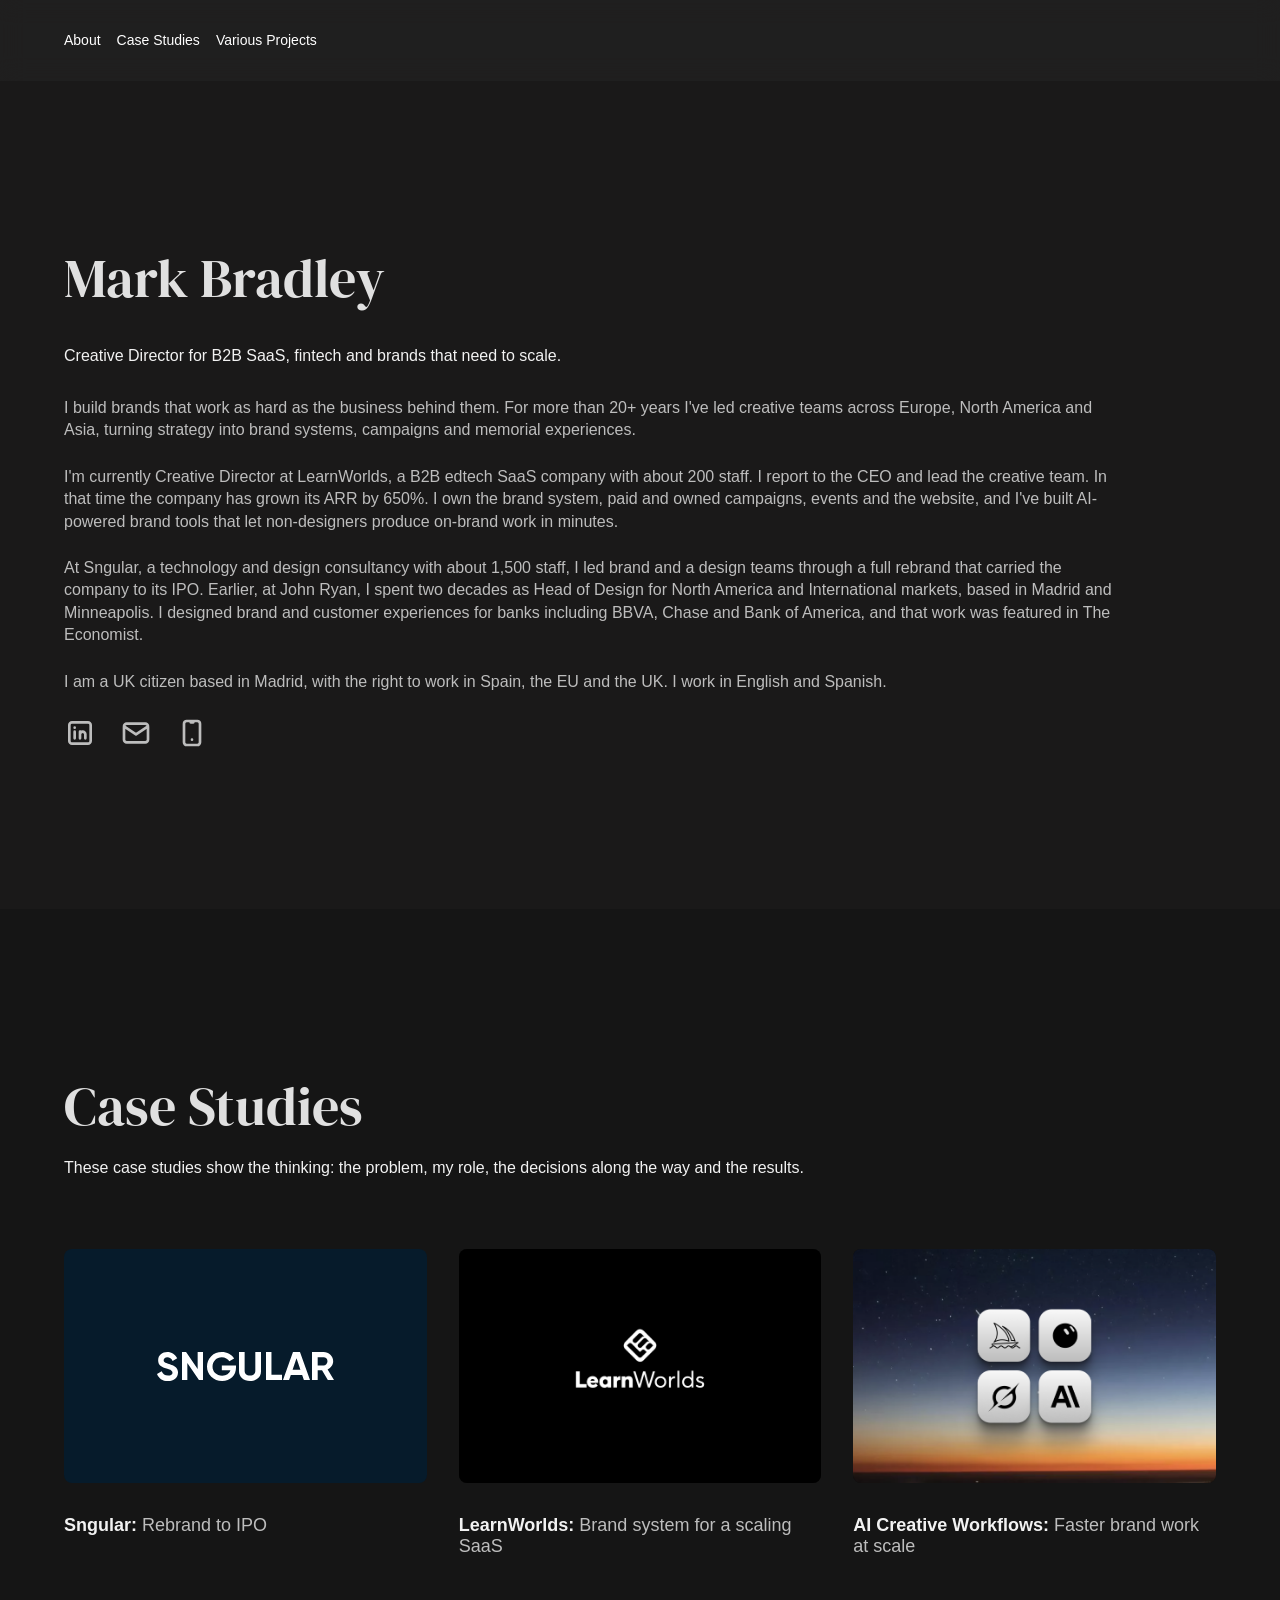
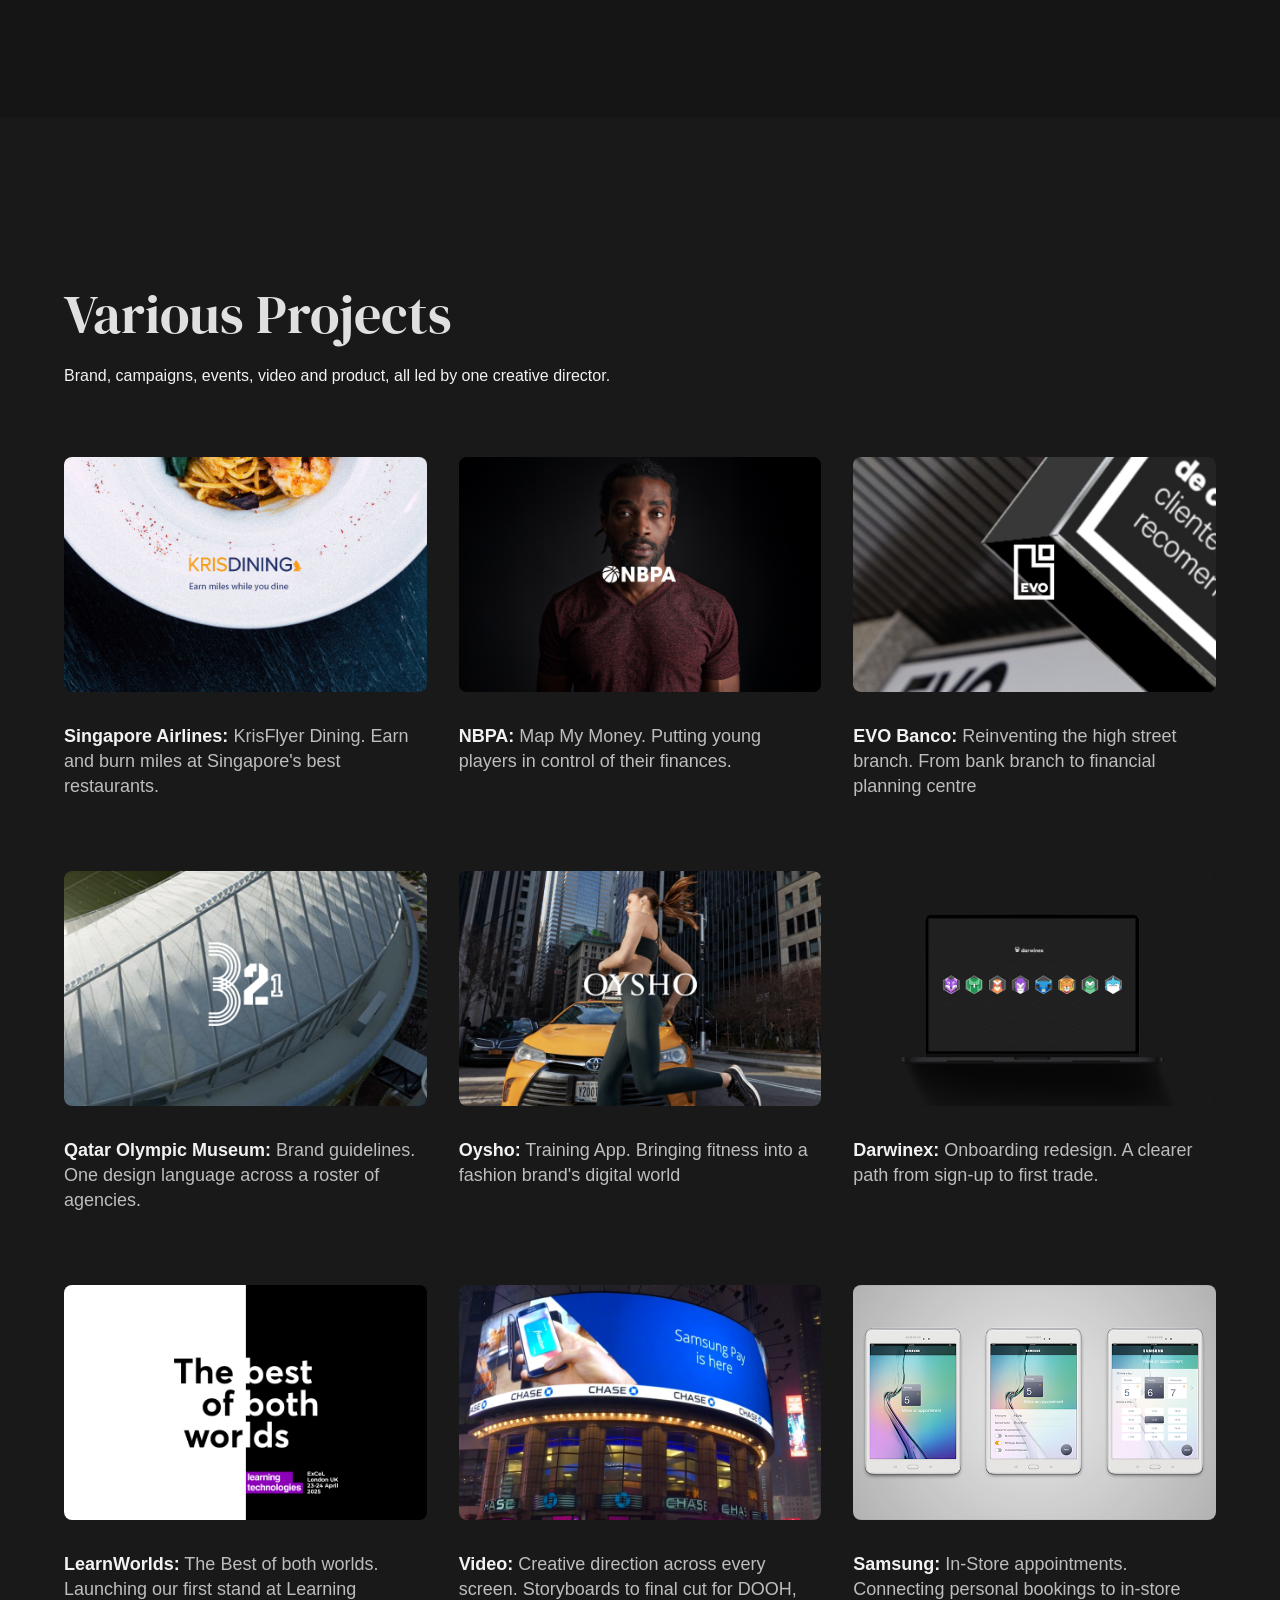
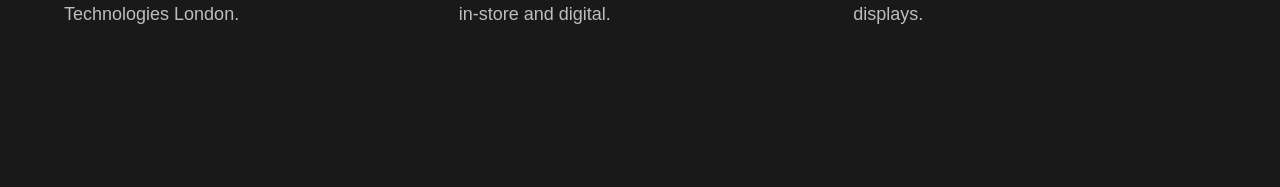
==== index.html @ 7f97434a "commit" ====
<!DOCTYPE html>
<html lang="en">
<head>
  <meta charset="UTF-8">
  <meta name="viewport" content="width=device-width, initial-scale=1">
  <title>Mark Bradley — Creative Director</title>
  <meta name="description" content="Mark Bradley, Creative Director for B2B SaaS, fintech and brands that need to scale.">
  <link rel="preconnect" href="https://fonts.googleapis.com">
  <link rel="preconnect" href="https://fonts.gstatic.com" crossorigin>
  <link href="https://fonts.googleapis.com/css2?family=DM+Serif+Display&display=swap" rel="stylesheet">
  <link rel="stylesheet" href="css/styles.css">
  <link rel="icon" type="image/svg+xml" href="img/favicon.svg">
</head>
<body>
  <a class="skip-link" href="#main">Skip to content</a>
  <nav class="site-nav" aria-label="Main">
    <ul>
      <li><a href="index.html#about">About</a></li>
      <li><a href="index.html#case-studies">Case Studies</a></li>
      <li><a href="index.html#various-projects">Various Projects</a></li>
    </ul>
  </nav>

  <main id="main">
    <section class="section intro" id="about" aria-labelledby="about-title">
      <div class="container">
        <h1 class="display" id="about-title">Mark Bradley</h1>
        <p class="lead">Creative Director for B2B SaaS, fintech and brands that need to scale.</p>
        <div class="text-block">
          <p class="body">I build brands that work as hard as the business behind them. For more than 20+ years I&#x27;ve led creative teams across Europe, North America and Asia, turning strategy into brand systems, campaigns and memorial experiences.</p>
          <p class="body">I&#x27;m currently Creative Director at LearnWorlds, a B2B edtech SaaS company with about 200 staff. I report to the CEO and lead the creative team. In that time the company has grown its ARR by 650%. I own the brand system, paid and owned campaigns, events and the website, and I&#x27;ve built AI-powered brand tools that let non-designers produce on-brand work in minutes.</p>
          <p class="body">At Sngular, a technology and design consultancy with about 1,500 staff, I led brand and a design teams through a full rebrand that carried the company to its IPO. Earlier, at John Ryan, I spent two decades as Head of Design for North America and International markets, based in Madrid and Minneapolis. I designed brand and customer experiences for banks including BBVA, Chase and Bank of America, and that work was featured in The Economist.</p>
          <p class="body">I am a UK citizen based in Madrid, with the right to work in Spain, the EU and the UK. I work in English and Spanish.</p>
          <ul class="contact-icons" aria-label="Contact">
            <li><a href="https://www.linkedin.com/in/mark-bradley-843b388" target="_blank" rel="noopener" aria-label="LinkedIn"><img src="img/icons/linkedin.svg" alt="" width="32" height="32"></a></li>
            <li><a href="mailto:markbradley2@me.com" aria-label="Email"><img src="img/icons/mail.svg" alt="" width="32" height="32"></a></li>
            <li><a href="tel:+34635391878" aria-label="Phone"><img src="img/icons/device-mobile.svg" alt="" width="32" height="32"></a></li>
          </ul>
        </div>
      </div>
    </section>

    <section class="section section--alt" id="case-studies" aria-labelledby="case-studies-title">
      <div class="container">
        <div class="section-head">
          <h2 class="display" id="case-studies-title">Case Studies</h2>
          <p class="lead">These case studies show the thinking: the problem, my role, the decisions along the way and the results.</p>
        </div>
        <div class="grid-3">
            <a class="card" href="sngular.html">
              <div class="media media--sm sngular-cover" role="img" aria-label="Sngular logo">
                <span class="glyph glyph--0"><img src="img/logos/sngular-0.svg" alt=""></span>
                <span class="glyph glyph--1"><img src="img/logos/sngular-1.svg" alt=""></span>
                <span class="glyph glyph--2"><img src="img/logos/sngular-2.svg" alt=""></span>
                <span class="glyph glyph--3"><img src="img/logos/sngular-3.svg" alt=""></span>
                <span class="glyph glyph--4"><img src="img/logos/sngular-4.svg" alt=""></span>
                <span class="glyph glyph--5"><img src="img/logos/sngular-5.svg" alt=""></span>
                <span class="glyph glyph--6"><img src="img/logos/sngular-6.svg" alt=""></span>
              </div>
              <p class="card__title"><strong>Sngular:</strong> Rebrand to IPO</p>
            </a>
            <a class="card" href="learnworlds.html">
              <div class="media media--sm"><img src="img/learnworlds/lw-01.png" alt="LearnWorlds logo" loading="lazy" decoding="async"></div>
              <p class="card__title"><strong>LearnWorlds:</strong> Brand system for a scaling SaaS</p>
            </a>
            <a class="card" href="ai-creative-workflows.html">
              <div class="media media--sm"><img src="img/ai-workflows/ai-01.png" alt="AI tool icons over a sunset sky" loading="lazy" decoding="async"></div>
              <p class="card__title"><strong>AI Creative Workflows:</strong> Faster brand work at scale</p>
            </a>
        </div>
      </div>
    </section>

    <section class="section" id="various-projects" aria-labelledby="various-projects-title">
      <div class="container">
        <div class="section-head">
          <h2 class="display" id="various-projects-title">Various Projects</h2>
          <p class="lead">Brand, campaigns, events, video and product, all led by one creative director.</p>
        </div>
        <div class="grid-3 grid-3--rows">
            <a class="card" href="various-projects.html#singapore-airlines">
              <div class="media media--sm"><img src="img/projects/singapore-airlines-01.png" alt="KrisFlyer Dining plate" loading="lazy" decoding="async"></div>
              <p class="card__title card__title--relaxed"><strong>Singapore Airlines:</strong> KrisFlyer Dining. Earn and burn miles at Singapore&#x27;s best restaurants.</p>
            </a>
            <a class="card" href="various-projects.html#nbpa">
              <div class="media media--sm"><img src="img/projects/nbpa-01.png" alt="Young basketball player portrait with NBPA logo" loading="lazy" decoding="async"></div>
              <p class="card__title card__title--relaxed"><strong>NBPA:</strong> Map My Money. Putting young players in control of their finances.</p>
            </a>
            <a class="card" href="various-projects.html#evo-bank">
              <div class="media media--sm"><img src="img/projects/evo-bank-01.png" alt="EVO Banco branch signage" loading="lazy" decoding="async"></div>
              <p class="card__title card__title--relaxed"><strong>EVO Banco:</strong> Reinventing the high street branch. From bank branch to financial planning centre</p>
            </a>
            <a class="card" href="various-projects.html#qatar-olympic-museum">
              <div class="media media--sm"><img src="img/projects/qatar-01.png" alt="3-2-1 Qatar Olympic and Sports Museum building" loading="lazy" decoding="async"></div>
              <p class="card__title card__title--relaxed"><strong>Qatar Olympic Museum:</strong> Brand guidelines. One design language across a roster of agencies.</p>
            </a>
            <a class="card" href="various-projects.html#oysho">
              <div class="media media--sm"><img src="img/projects/oysho-01.png" alt="Oysho runner in a city street" loading="lazy" decoding="async"></div>
              <p class="card__title card__title--relaxed"><strong>Oysho:</strong> Training App. Bringing fitness into a fashion brand&#x27;s digital world</p>
            </a>
            <a class="card" href="various-projects.html#darwinex">
              <div class="media media--sm"><img src="img/projects/darwinex-01.png" alt="Darwinex onboarding on a laptop" loading="lazy" decoding="async"></div>
              <p class="card__title card__title--relaxed"><strong>Darwinex:</strong> Onboarding redesign. A clearer path from sign-up to first trade.</p>
            </a>
            <a class="card" href="various-projects.html#learnworlds-stand">
              <div class="media media--sm"><img src="img/projects/learnworlds-stand-01.png" alt="The best of both worlds campaign artwork" loading="lazy" decoding="async"></div>
              <p class="card__title card__title--relaxed"><strong>LearnWorlds:</strong> The Best of both worlds. Launching our first stand at Learning Technologies London.</p>
            </a>
            <a class="card" href="various-projects.html#video-storytelling">
              <div class="media media--sm"><img src="img/projects/video-01.png" alt="Digital billboard in Times Square" loading="lazy" decoding="async"></div>
              <p class="card__title card__title--relaxed"><strong>Video:</strong> Creative direction across every screen. Storyboards to final cut for DOOH, in-store and digital.</p>
            </a>
            <a class="card" href="various-projects.html#samsung">
              <div class="media media--sm"><img src="img/projects/samsung-01.png" alt="Samsung appointment app on tablets" loading="lazy" decoding="async"></div>
              <p class="card__title card__title--relaxed"><strong>Samsung:</strong> In-Store appointments. Connecting personal bookings to in-store displays.</p>
            </a>
        </div>
      </div>
    </section>
  </main>

  <script src="js/script.js" defer></script>
</body>
</html>
---- css/styles.css ----
/* ==========================================================================
   Mark Bradley — Portfolio
   Built from the Figma file "Portfolio" › page "Grok Bot webpage".
   Fonts: DM Serif Display (Google Fonts) for headings, Helvetica for text.
   ========================================================================== */

:root {
  --bg: #1a1919;
  --bg-alt: #151515;
  --bg-dark: #121212;
  --nav-bg: rgba(33, 33, 33, 0.8);
  --gray-4: #bdbdbd;
  --gray-5: #e0e0e0;
  --gray-6: #f2f2f2;
  --white: #ffffff;

  --font-serif: "DM Serif Display", Georgia, "Times New Roman", serif;
  --font-sans: Helvetica, "Helvetica Neue", Arial, sans-serif;

  --page-max: 1600px;
  --gutter: 64px;
  --section-pad: 160px;
  --nav-h: 81px;
  --col-gap: 30px;        /* 1600 − 2 × 785 */
  --media-ratio: 785.163 / 507.596;
  --radius-sm: 8px;
  --radius: 16px;
  --radius-lg: 32px;
}

*,
*::before,
*::after { box-sizing: border-box; }

html { scroll-behavior: smooth; scroll-padding-top: var(--nav-h); }

body {
  margin: 0;
  background: var(--bg);
  color: var(--gray-4);
  font-family: var(--font-sans);
  font-size: 16px;
  line-height: 1.4;
  -webkit-font-smoothing: antialiased;
  -moz-osx-font-smoothing: grayscale;
}

img,
video { display: block; max-width: 100%; }

h1, h2, h3, p, figure { margin: 0; }

a { color: inherit; text-decoration: none; }

:focus-visible { outline: 2px solid var(--gray-6); outline-offset: 4px; }

.skip-link {
  position: absolute;
  left: 16px;
  top: -100px;
  z-index: 100;
  padding: 8px 12px;
  background: var(--gray-6);
  color: #111;
  font-size: 14px;
}
.skip-link:focus { top: 16px; }

/* ---------- Navigation ---------- */
.site-nav {
  position: sticky;
  top: 0;
  z-index: 50;
  height: var(--nav-h);
  background: var(--nav-bg);
  -webkit-backdrop-filter: blur(12px);
  backdrop-filter: blur(12px);
}
.site-nav ul {
  display: flex;
  gap: 16px;
  margin: 0;
  padding: 32px var(--gutter);
  list-style: none;
  font-size: 14px;
  line-height: normal;
  white-space: nowrap;
}
.site-nav li:not(:first-child) a { font-family: "Helvetica Neue", var(--font-sans); }
.site-nav a { color: var(--white); transition: opacity 0.2s; }
.site-nav a:hover { opacity: 0.7; }
.site-nav a[aria-current] { text-decoration: underline; text-underline-offset: 4px; }

/* ---------- Sections & layout ---------- */
.section { padding: var(--section-pad) var(--gutter); }
.section--alt { background: var(--bg-alt); }
.section--dark { background: var(--bg-dark); }

.container {
  display: flex;
  flex-direction: column;
  gap: 72px;
  width: 100%;
  max-width: var(--page-max);
  margin: 0 auto;
}
.container--gap-48 { gap: 48px; }
.container--gap-32 { gap: 32px; }

/* Two equal columns (785px each at 1728px wide) */
.split {
  display: grid;
  grid-template-columns: 1fr 1fr;
  column-gap: var(--col-gap);
  row-gap: 48px;
  align-items: center;
}
.split--top { align-items: start; }

/* Three columns (512px cards with 32px gaps) */
.grid-3 {
  display: grid;
  grid-template-columns: repeat(3, 1fr);
  gap: 32px;
}
.grid-3--rows { row-gap: 72px; }

/* ---------- Type ---------- */
.display {
  font-family: var(--font-serif);
  font-weight: 400;
  font-size: 54px;
  line-height: normal;
  color: var(--gray-5);
}
.display--tight { line-height: 1; }

.lead {
  font-size: 16px;
  line-height: normal;
  color: var(--gray-6);
}

.subtitle {
  font-size: 20px;
  font-weight: 700;
  line-height: 1.4;
  color: var(--gray-6);
}

.body { color: var(--gray-4); }

.stack { display: flex; flex-direction: column; gap: 24px; }
.stack--16 { gap: 16px; }
.stack--32 { gap: 32px; }

.text-block { max-width: 1056px; }
.text-center { text-align: center; }

/* ---------- Media ---------- */
.media {
  position: relative;
  width: 100%;
  aspect-ratio: var(--media-ratio);
  overflow: hidden;
  border-radius: var(--radius);
  background: #0d0d0d;
}
.media > img,
.media > video {
  position: absolute;
  inset: 0;
  width: 100%;
  height: 100%;
  object-fit: cover;
}
.media--sm { border-radius: var(--radius-sm); }
.media--lg { border-radius: var(--radius-lg); }

.figure { display: flex; flex-direction: column; gap: 32px; }

/* ---------- Home: intro ---------- */
.intro .container { gap: 32px; }
.intro .text-block { display: flex; flex-direction: column; gap: 24px; }

.contact-icons { display: flex; gap: 24px; align-items: center; margin: 0; padding: 0; list-style: none; }
.contact-icons a { display: block; width: 32px; height: 32px; transition: opacity 0.2s; }
.contact-icons a:hover { opacity: 0.7; }
.contact-icons img { width: 32px; height: 32px; }

/* ---------- Home: section headings ---------- */
.section-head { display: flex; flex-direction: column; gap: 16px; }

/* ---------- Home: cards ---------- */
.card { display: flex; flex-direction: column; gap: 32px; }
.card .media { transition: transform 0.4s ease, opacity 0.4s ease; }
.card:hover .media,
.card:focus-visible .media { transform: scale(0.985); opacity: 0.9; }
.card__title {
  font-size: 18px;
  line-height: normal;
  color: var(--gray-4);
}
.card__title strong { color: var(--gray-6); }
.card__title--relaxed { line-height: 1.4; }

/* Sngular cover built from the logo vectors */
.sngular-cover { background: #061b2b; }
.sngular-cover .glyph { position: absolute; display: block; }
.sngular-cover .glyph img { position: absolute; inset: 0; width: 100%; height: 100%; max-width: none; object-fit: fill; }
.glyph--0 { inset: 43.8% 68.47% 43.8% 25.7%; }
.glyph--1 { inset: 44.03% 61.57% 44.03% 32.46%; }
.glyph--2 { inset: 43.8% 52.58% 43.8% 39.51%; }
.glyph--3 { inset: 44.03% 45.73% 43.8% 48.38%; }
.glyph--4 { inset: 44.03% 39.91% 44.03% 55.64%; }
.glyph--5 { inset: 44.03% 32.23% 44.03% 60.49%; }
.glyph--6 { inset: 44.03% 25.61% 44.03% 68.52%; }

/* ---------- Case study / project pages ---------- */
.project-intro { display: flex; flex-direction: column; gap: 24px; }
.project-intro--32 { gap: 32px; }

/* Stack of media in one column (e.g. Adaptive Advantage) */
.media-column { display: flex; flex-direction: column; gap: 48px; }

/* Layered images inside one frame */
.media--layered > img + img { z-index: 1; }

/* ---------- Carousel ---------- */
.carousel { display: flex; flex-direction: column; align-items: flex-end; gap: 16px; }
.carousel__track {
  display: grid;
  grid-auto-flow: column;
  grid-auto-columns: calc((100% - var(--col-gap)) / 2);
  gap: var(--col-gap);
  width: 100%;
  overflow-x: auto;
  scroll-snap-type: x mandatory;
  scroll-behavior: smooth;
  scrollbar-width: none;
  overscroll-behavior-x: contain;
}
.carousel__track::-webkit-scrollbar { display: none; }
.carousel__track > .media { scroll-snap-align: start; }
.carousel__controls { display: flex; justify-content: space-between; width: 100%; }
.carousel__next,
.carousel__prev {
  width: 48px;
  height: 48px;
  padding: 0;
  border: 0;
  background: none;
  cursor: pointer;
  transition: transform 0.2s, opacity 0.2s;
}
.carousel__next:hover { transform: translateX(4px); }
.carousel__next { margin-left: auto; }
.carousel__next img,
.carousel__prev img { width: 48px; height: 48px; }
.carousel__prev img { transform: scaleX(-1); }
.carousel__prev:hover { transform: translateX(-4px); }
.carousel__prev[hidden] { display: none; }

/* ==========================================================================
   Responsive
   ========================================================================== */
@media (max-width: 1200px) {
  :root { --gutter: 48px; --section-pad: 120px; }
  .display { font-size: 48px; }
}

@media (max-width: 900px) {
  :root { --gutter: 32px; --section-pad: 96px; --col-gap: 20px; }
  .container { gap: 56px; }
  .grid-3 { grid-template-columns: repeat(2, 1fr); row-gap: 48px; }
  .split { grid-template-columns: 1fr; row-gap: 40px; }
  /* On one column, keep the text above its image */
  .split > .media-first { order: 2; }
  .carousel__track { grid-auto-columns: 85%; }
}

@media (max-width: 600px) {
  :root { --gutter: 20px; --section-pad: 72px; --nav-h: 64px; }
  .site-nav ul { padding: 24px var(--gutter); gap: 14px; font-size: 13px; }
  .display { font-size: 40px; }
  .subtitle { font-size: 18px; }
  .grid-3 { grid-template-columns: 1fr; }
  .card, .figure { gap: 20px; }
  .card__title { font-size: 17px; }
  .media--lg { border-radius: var(--radius); }
  .media-column { gap: 24px; }
}

@media (prefers-reduced-motion: reduce) {
  html, .carousel__track { scroll-behavior: auto; }
  * { transition: none !important; }
}

.visually-hidden {
  position: absolute !important;
  width: 1px;
  height: 1px;
  padding: 0;
  margin: -1px;
  overflow: hidden;
  clip: rect(0, 0, 0, 0);
  white-space: nowrap;
  border: 0;
}

/* Case Studies and Various Projects links: land closer to the content, skipping most of the top padding */
#case-studies,
#various-projects { scroll-margin-top: calc(40px - var(--section-pad)); }
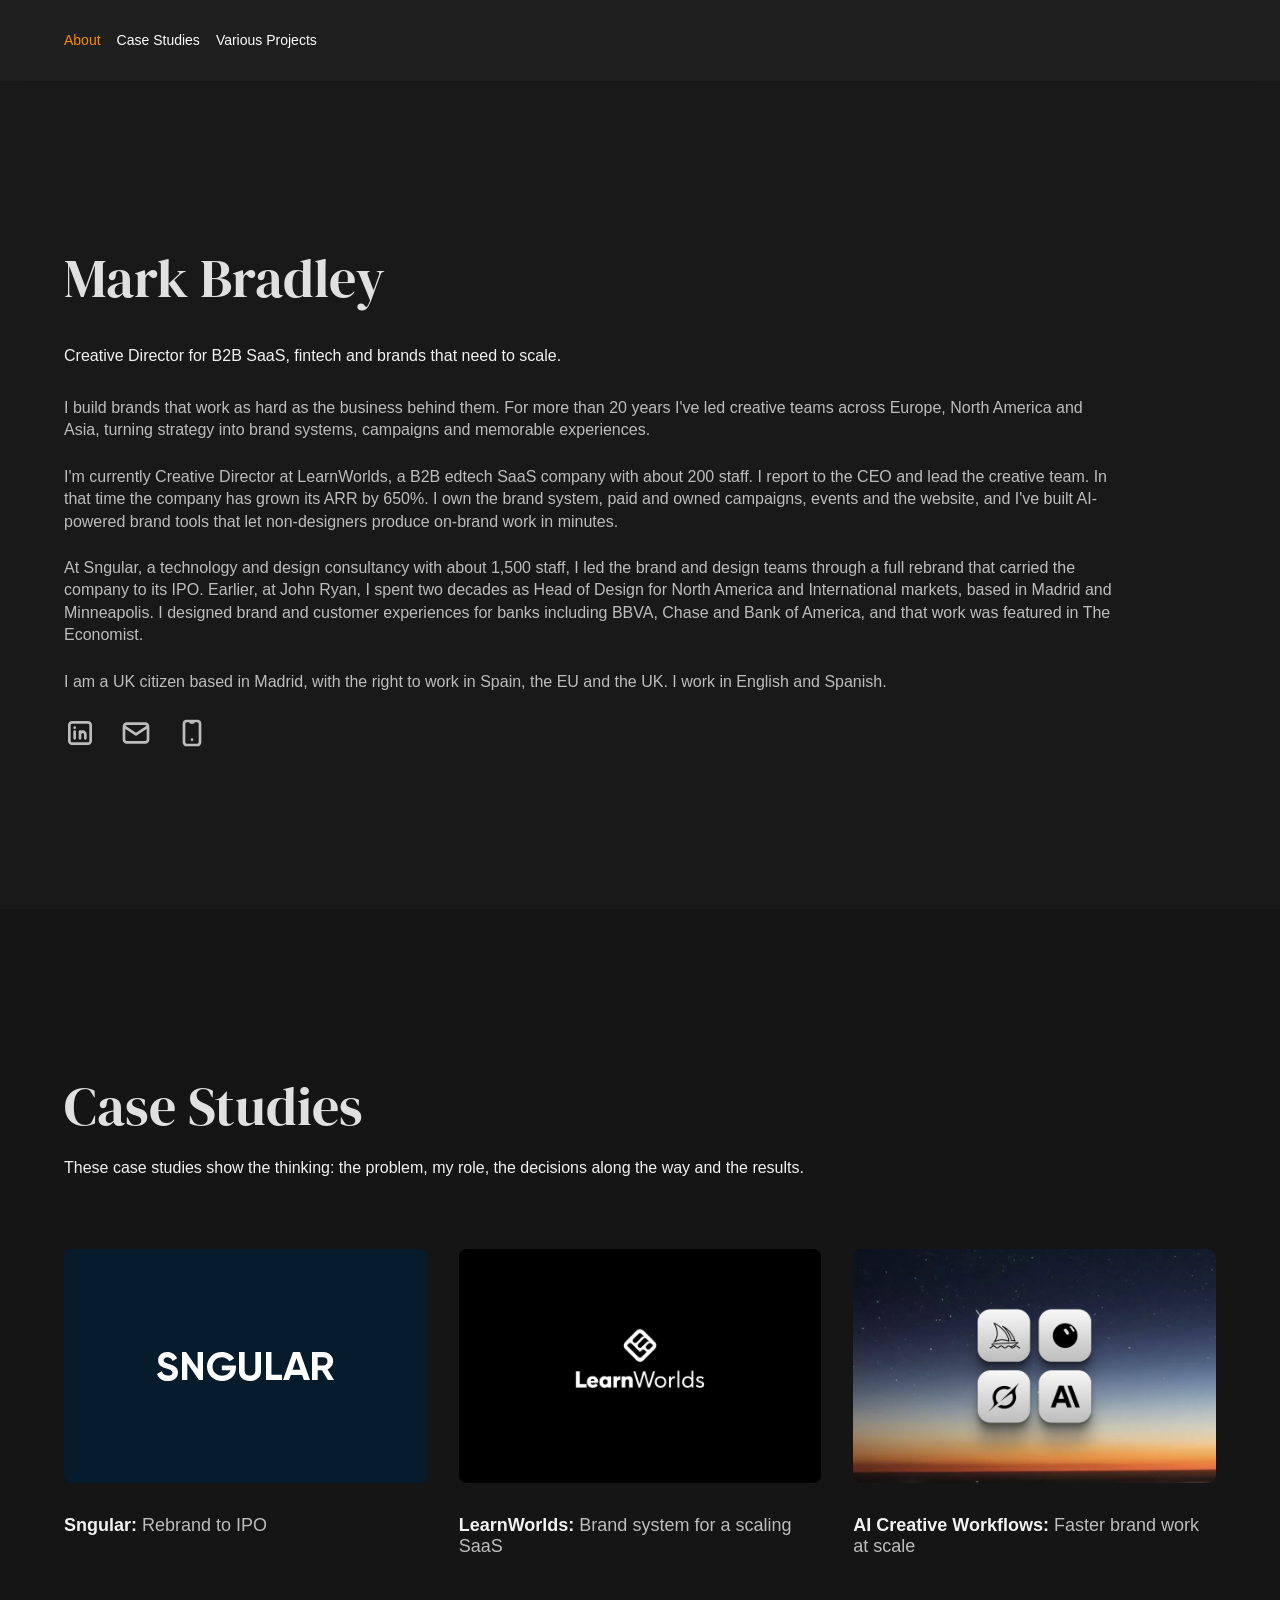
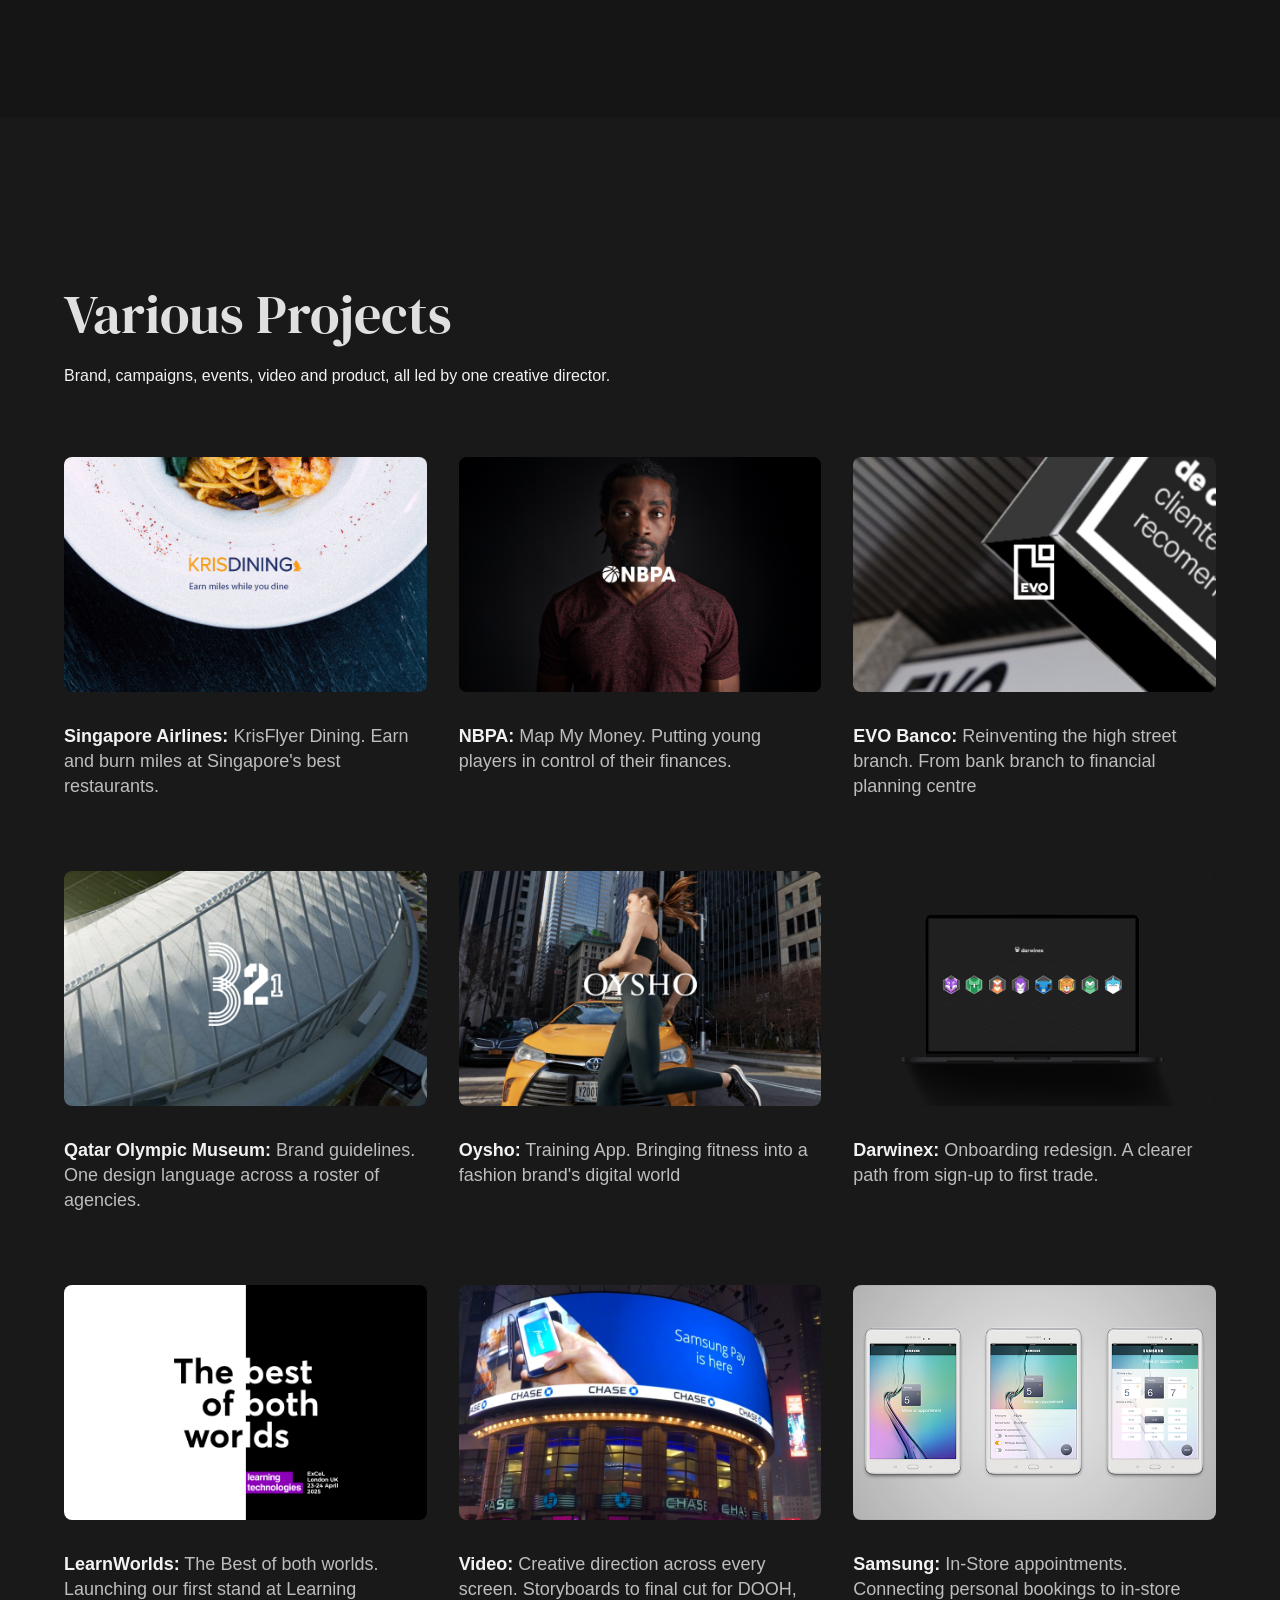
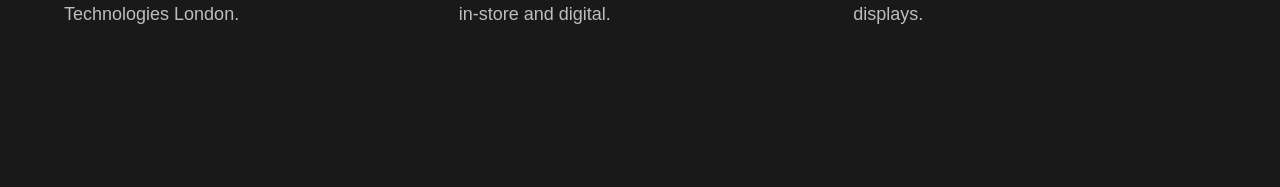
==== commit 47f617a9: "google analytics, image and text" ====
--- a/index.html
+++ b/index.html
@@ -1,6 +1,14 @@
 <!DOCTYPE html>
 <html lang="en">
 <head>
+  <!-- Google Analytics -->
+  <script async src="https://www.googletagmanager.com/gtag/js?id=G-5XM7WZEYTD"></script>
+  <script>
+    window.dataLayer = window.dataLayer || [];
+    function gtag(){dataLayer.push(arguments);}
+    gtag('js', new Date());
+    gtag('config', 'G-5XM7WZEYTD');
+  </script>
   <meta charset="UTF-8">
   <meta name="viewport" content="width=device-width, initial-scale=1">
   <title>Mark Bradley — Creative Director</title>
@@ -27,9 +35,9 @@
         <h1 class="display" id="about-title">Mark Bradley</h1>
         <p class="lead">Creative Director for B2B SaaS, fintech and brands that need to scale.</p>
         <div class="text-block">
-          <p class="body">I build brands that work as hard as the business behind them. For more than 20+ years I&#x27;ve led creative teams across Europe, North America and Asia, turning strategy into brand systems, campaigns and memorial experiences.</p>
+          <p class="body">I build brands that work as hard as the business behind them. For more than 20 years I&#x27;ve led creative teams across Europe, North America and Asia, turning strategy into brand systems, campaigns and memorable experiences.</p>
           <p class="body">I&#x27;m currently Creative Director at LearnWorlds, a B2B edtech SaaS company with about 200 staff. I report to the CEO and lead the creative team. In that time the company has grown its ARR by 650%. I own the brand system, paid and owned campaigns, events and the website, and I&#x27;ve built AI-powered brand tools that let non-designers produce on-brand work in minutes.</p>
-          <p class="body">At Sngular, a technology and design consultancy with about 1,500 staff, I led brand and a design teams through a full rebrand that carried the company to its IPO. Earlier, at John Ryan, I spent two decades as Head of Design for North America and International markets, based in Madrid and Minneapolis. I designed brand and customer experiences for banks including BBVA, Chase and Bank of America, and that work was featured in The Economist.</p>
+          <p class="body">At Sngular, a technology and design consultancy with about 1,500 staff, I led the brand and design teams through a full rebrand that carried the company to its IPO. Earlier, at John Ryan, I spent two decades as Head of Design for North America and International markets, based in Madrid and Minneapolis. I designed brand and customer experiences for banks including BBVA, Chase and Bank of America, and that work was featured in The Economist.</p>
           <p class="body">I am a UK citizen based in Madrid, with the right to work in Spain, the EU and the UK. I work in English and Spanish.</p>
           <ul class="contact-icons" aria-label="Contact">
             <li><a href="https://www.linkedin.com/in/mark-bradley-843b388" target="_blank" rel="noopener" aria-label="LinkedIn"><img src="img/icons/linkedin.svg" alt="" width="32" height="32"></a></li>
--- a/css/styles.css
+++ b/css/styles.css
@@ -89,7 +89,7 @@
 .site-nav li:not(:first-child) a { font-family: "Helvetica Neue", var(--font-sans); }
 .site-nav a { color: var(--white); transition: opacity 0.2s; }
 .site-nav a:hover { opacity: 0.7; }
-.site-nav a[aria-current] { text-decoration: underline; text-underline-offset: 4px; }
+.site-nav a[aria-current] { color: #FB8C00; }
 
 /* ---------- Sections & layout ---------- */
 .section { padding: var(--section-pad) var(--gutter); }
@@ -307,7 +307,3 @@
   white-space: nowrap;
   border: 0;
 }
-
-/* Case Studies and Various Projects links: land closer to the content, skipping most of the top padding */
-#case-studies,
-#various-projects { scroll-margin-top: calc(40px - var(--section-pad)); }
